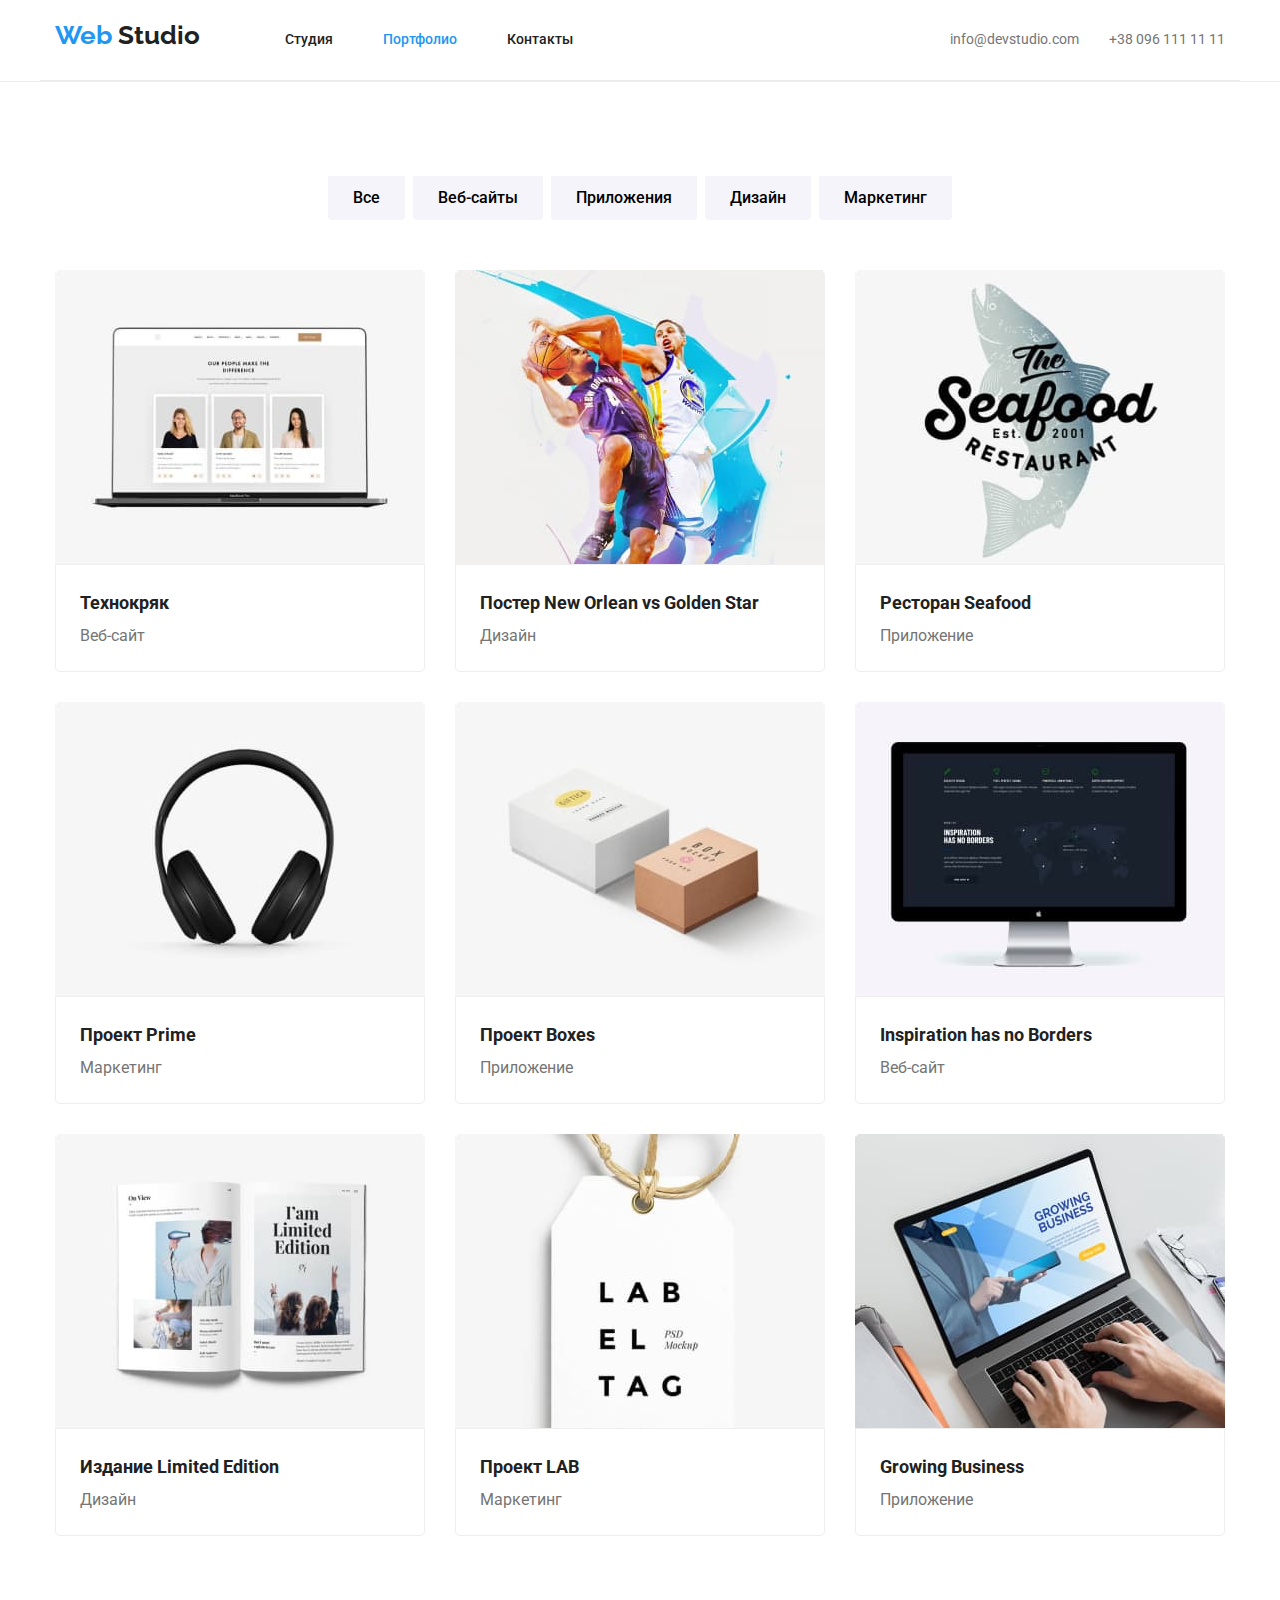
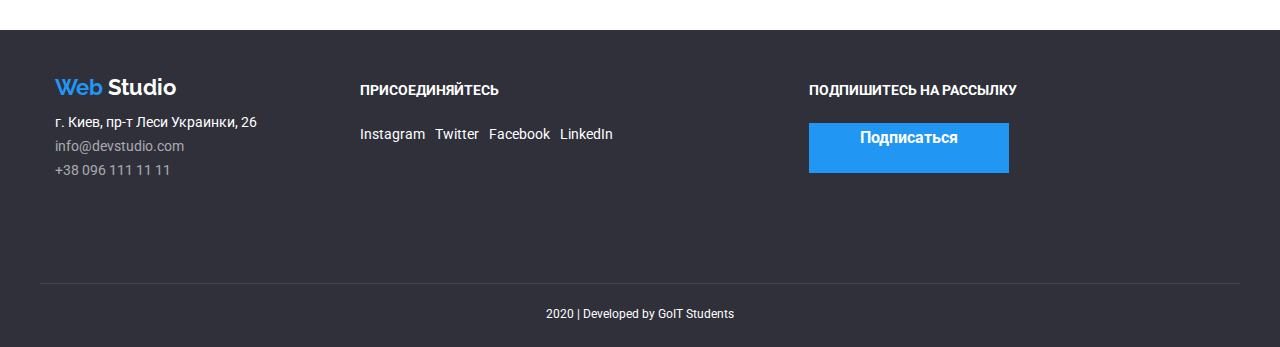
==== profile.html @ b344b308 "зменшила картинки, зробила герой та before" ====
<!DOCTYPE html>
<html lang="ru">
  <head>
    <meta charset="UTF-8" />
    <meta name="viewport" content="width=device-width, initial-scale=1.0" />
    <title>Web studio</title>
    <link rel="stylesheet" href="css/normalise.css" />
    <link rel="stylesheet" href="css/main.css" />
    <link
      href="https://fonts.googleapis.com/css2?family=Raleway:wght@700&family=Roboto:wght@400;500;700&display=swap"
      rel="stylesheet"
    />
  </head>

  <body>
    <header class="header">
      <div class="header container">
        <nav class="main-nav">
          <a class="logo" lang="en" href="/">
            <span class="first">Web</span> Studio</a
          >
          <ul class="site-nav list">
            <li class="item"><a class="link" href="./index.html">Студия</a></li>
            <li class="item"><a class="link current" href="">Портфолио</a></li>
            <li class="item"><a class="link" href="">Контакты</a></li>
          </ul>
        </nav>
        <ul class="list nav-contact">
          <li class="item">
            <a class="link mail" href="mailto:info@devstudio.com"
              >info@devstudio.com</a
            >
          </li>
          <li class="item">
            <a class="link tel" href="tel:+380961111111">+38 096 111 11 11</a>
          </li>
        </ul>
      </div>
    </header>
    <main>
      <section>
        <div class="container">
          <h1 class="visually-hidden">Проекты Веб Студии</h1>
          <!--Фильтры-->
          <ul class="filter-list list center">
            <li class="item">
              <button class="menu-nav" type="button">Все</button>
            </li>
            <li class="item">
              <button class="menu-nav" type="button">Веб-сайты</button>
            </li>
            <li class="item">
              <button class="menu-nav" type="button">Приложения</button>
            </li>
            <li class="item">
              <button class="menu-nav" type="button">Дизайн</button>
            </li>
            <li class="item">
              <button class="menu-nav" type="button">Маркетинг</button>
            </li>
          </ul>
          <!--Проекты-->
          <ul class="project-list list">
            <li class="item">
              <a class="link" href="">
                <img src="./images/project-1.jpg" alt="проект-1" />
                <div class="portfolio-discription">
                  <h2 class="project-title">Технокряк</h2>
                  <p class="text-menu">Веб-сайт</p>
                  <p class="project-text visually-hidden">
                    Технокряк это современная площадка распространения
                    коронавируса. Компании используют эту платформу для
                    цифрового шпионажа и атак на защищённые сервера конкурентов.
                  </p>
                </div>
              </a>
            </li>
            <li class="item">
              <a class="link" href=""
                ><img src="./images/project-2.jpg" alt="проект-2" />
                <div class="portfolio-discription">
                  <h2 class="project-title">
                    Постер New Orlean vs Golden Star
                  </h2>
                  <p class="text-menu">Дизайн</p>
                  <p class="project-text visually-hidden">
                    Технокряк это современная площадка распространения
                    коронавируса. Компании используют эту платформу для
                    цифрового шпионажа и атак на защищённые сервера конкурентов.
                  </p>
                </div>
              </a>
            </li>
            <li class="item">
              <a class="link" href=""
                ><img src="./images/project-3.jpg" alt="проект-3" />
                <div class="portfolio-discription">
                  <h2 class="project-title">Ресторан Seafood</h2>
                  <p class="text-menu">Приложение</p>
                  <p class="project-text visually-hidden">
                    Технокряк это современная площадка распространения
                    коронавируса. Компании используют эту платформу для
                    цифрового шпионажа и атак на защищённые сервера конкурентов.
                  </p>
                </div>
              </a>
            </li>
            <li class="item">
              <a class="link" href=""
                ><img src="./images/project-4.jpg" alt="проект-4" />
                <div class="portfolio-discription">
                  <h2 class="project-title">Проект Prime</h2>
                  <p class="text-menu">Маркетинг</p>
                  <p class="project-text visually-hidden">
                    Технокряк это современная площадка распространения
                    коронавируса. Компании используют эту платформу для
                    цифрового шпионажа и атак на защищённые сервера конкурентов.
                  </p>
                </div>
              </a>
            </li>
            <li class="item">
              <a class="link" href=""
                ><img src="./images/project-5.jpg" alt="проект-5" />
                <div class="portfolio-discription">
                  <h2 class="project-title">Проект Boxes</h2>
                  <p class="text-menu">Приложение</p>
                  <p class="project-text visually-hidden">
                    Технокряк это современная площадка распространения
                    коронавируса. Компании используют эту платформу для
                    цифрового шпионажа и атак на защищённые сервера конкурентов.
                  </p>
                </div>
              </a>
            </li>
            <li class="item">
              <a class="link" href=""
                ><img src="./images/project-6.jpg" alt="проект-6" />
                <div class="portfolio-discription">
                  <h2 class="project-title">Inspiration has no Borders</h2>
                  <p class="text-menu">Веб-сайт</p>
                  <p class="project-text visually-hidden">
                    Технокряк это современная площадка распространения
                    коронавируса. Компании используют эту платформу для
                    цифрового шпионажа и атак на защищённые сервера конкурентов.
                  </p>
                </div>
              </a>
            </li>
            <li class="item">
              <a class="link" href=""
                ><img src="./images/project-7.jpg" alt="проект-7" />
                <div class="portfolio-discription">
                  <h2 class="project-title">Издание Limited Edition</h2>
                  <p class="text-menu">Дизайн</p>
                  <p class="project-text visually-hidden">
                    Технокряк это современная площадка распространения
                    коронавируса. Компании используют эту платформу для
                    цифрового шпионажа и атак на защищённые сервера конкурентов.
                  </p>
                </div>
              </a>
            </li>
            <li class="item">
              <a class="link" href=""
                ><img src="./images/project-8.jpg" alt="проект-8" />
                <div class="portfolio-discription">
                  <h2 class="project-title">Проект LAB</h2>
                  <p class="text-menu">Маркетинг</p>
                  <p class="project-text visually-hidden">
                    Технокряк это современная площадка распространения
                    коронавируса. Компании используют эту платформу для
                    цифрового шпионажа и атак на защищённые сервера конкурентов.
                  </p>
                </div>
              </a>
            </li>
            <li class="item">
              <a class="link" href=""
                ><img src="./images/project-9.jpg" alt="проект-9" />
                <div class="portfolio-discription">
                  <h2 class="project-title">Growing Business</h2>
                  <p class="text-menu">Приложение</p>
                  <p class="project-text visually-hidden">
                    Технокряк это современная площадка распространения
                    коронавируса. Компании используют эту платформу для
                    цифрового шпионажа и атак на защищённые сервера конкурентов.
                  </p>
                </div>
              </a>
            </li>
          </ul>
        </div>
      </section>
    </main>
    <footer class="page-footer">
      <div class="footer-box container">
        <address class="address-footer">
          <a class="logo-footer" lang="en" href="/">
            <span class="first">Web</span> Studio</a
          >
          г. Киев, пр-т Леси Украинки, 26
          <a class="link contact-footer" href="mailto:info@devstudio.com"
            >info@devstudio.com</a
          >
          <a class="link contact-footer" href="tel:+380961111111"
            >+38 096 111 11 11</a
          >
        </address>
        <div class="item">
          <p><b>ПРИСОЕДИНЯЙТЕСЬ</b></p>
          <ul class="footer-social link">
            <li class="item">
              <a href="" aria-label="Ссылка на Instagram">Instagram</a>
            </li>
            <li class="item">
              <a href="" aria-label="Ссылка на Twitter">Twitter</a>
            </li>
            <li class="item">
              <a href="" aria-label="Ссылка на Facebook">Facebook</a>
            </li>
            <li class="item">
              <a href="" aria-label="Ссылка на LinkedIn">LinkedIn</a>
            </li>
          </ul>
        </div>
        <div class="item">
          <p class="footer-title"><b>ПOДПИШИТЕСЬ НА РАССЫЛКУ</b></p>
          <p class="button secondary">Подписаться</p>
        </div>
      </div>
      <p class="copyright center">2020 | Developed by GoIT Students</p>
    </footer>
  </body>
</html>
---- css/normalise.css ----
/*! normalize.css v8.0.1 | MIT License | github.com/necolas/normalize.css */

/* Document
   ========================================================================== */

/**
 * 1. Correct the line height in all browsers.
 * 2. Prevent adjustments of font size after orientation changes in iOS.
 */

 html {
    line-height: 1.15; /* 1 */
    -webkit-text-size-adjust: 100%; /* 2 */
  }
  
  /* Sections
     ========================================================================== */
  
  /**
   * Remove the margin in all browsers.
   */
  
  body {
    margin: 0;
  }
  
  /**
   * Render the `main` element consistently in IE.
   */
  
  main {
    display: block;
  }
  
  /**
   * Correct the font size and margin on `h1` elements within `section` and
   * `article` contexts in Chrome, Firefox, and Safari.
   */
  
  h1 {
    font-size: 2em;
    margin: 0.67em 0;
  }
  
  /* Grouping content
     ========================================================================== */
  
  /**
   * 1. Add the correct box sizing in Firefox.
   * 2. Show the overflow in Edge and IE.
   */
  
  hr {
    box-sizing: content-box; /* 1 */
    height: 0; /* 1 */
    overflow: visible; /* 2 */
  }
  
  /**
   * 1. Correct the inheritance and scaling of font size in all browsers.
   * 2. Correct the odd `em` font sizing in all browsers.
   */
  
  pre {
    font-family: monospace, monospace; /* 1 */
    font-size: 1em; /* 2 */
  }
  
  /* Text-level semantics
     ========================================================================== */
  
  /**
   * Remove the gray background on active links in IE 10.
   */
  
  a {
    background-color: transparent;
  }
  
  /**
   * 1. Remove the bottom border in Chrome 57-
   * 2. Add the correct text decoration in Chrome, Edge, IE, Opera, and Safari.
   */
  
  abbr[title] {
    border-bottom: none; /* 1 */
    text-decoration: underline; /* 2 */
    text-decoration: underline dotted; /* 2 */
  }
  
  /**
   * Add the correct font weight in Chrome, Edge, and Safari.
   */
  
  b,
  strong {
    font-weight: bolder;
  }
  
  /**
   * 1. Correct the inheritance and scaling of font size in all browsers.
   * 2. Correct the odd `em` font sizing in all browsers.
   */
  
  code,
  kbd,
  samp {
    font-family: monospace, monospace; /* 1 */
    font-size: 1em; /* 2 */
  }
  
  /**
   * Add the correct font size in all browsers.
   */
  
  small {
    font-size: 80%;
  }
  
  /**
   * Prevent `sub` and `sup` elements from affecting the line height in
   * all browsers.
   */
  
  sub,
  sup {
    font-size: 75%;
    line-height: 0;
    position: relative;
    vertical-align: baseline;
  }
  
  sub {
    bottom: -0.25em;
  }
  
  sup {
    top: -0.5em;
  }
  
  /* Embedded content
     ========================================================================== */
  
  /**
   * Remove the border on images inside links in IE 10.
   */
  
  img {
    border-style: none;
  }
  
  /* Forms
     ========================================================================== */
  
  /**
   * 1. Change the font styles in all browsers.
   * 2. Remove the margin in Firefox and Safari.
   */
  
  button,
  input,
  optgroup,
  select,
  textarea {
    font-family: inherit; /* 1 */
    font-size: 100%; /* 1 */
    line-height: 1.15; /* 1 */
    margin: 0; /* 2 */
  }
  
  /**
   * Show the overflow in IE.
   * 1. Show the overflow in Edge.
   */
  
  button,
  input { /* 1 */
    overflow: visible;
  }
  
  /**
   * Remove the inheritance of text transform in Edge, Firefox, and IE.
   * 1. Remove the inheritance of text transform in Firefox.
   */
  
  button,
  select { /* 1 */
    text-transform: none;
  }
  
  /**
   * Correct the inability to style clickable types in iOS and Safari.
   */
  
  button,
  [type="button"],
  [type="reset"],
  [type="submit"] {
    -webkit-appearance: button;
  }
  
  /**
   * Remove the inner border and padding in Firefox.
   */
  
  button::-moz-focus-inner,
  [type="button"]::-moz-focus-inner,
  [type="reset"]::-moz-focus-inner,
  [type="submit"]::-moz-focus-inner {
    border-style: none;
    padding: 0;
  }
  
  /**
   * Restore the focus styles unset by the previous rule.
   */
  
  button:-moz-focusring,
  [type="button"]:-moz-focusring,
  [type="reset"]:-moz-focusring,
  [type="submit"]:-moz-focusring {
    outline: 1px dotted ButtonText;
  }
  
  /**
   * Correct the padding in Firefox.
   */
  
  fieldset {
    padding: 0.35em 0.75em 0.625em;
  }
  
  /**
   * 1. Correct the text wrapping in Edge and IE.
   * 2. Correct the color inheritance from `fieldset` elements in IE.
   * 3. Remove the padding so developers are not caught out when they zero out
   *    `fieldset` elements in all browsers.
   */
  
  legend {
    box-sizing: border-box; /* 1 */
    color: inherit; /* 2 */
    display: table; /* 1 */
    max-width: 100%; /* 1 */
    padding: 0; /* 3 */
    white-space: normal; /* 1 */
  }
  
  /**
   * Add the correct vertical alignment in Chrome, Firefox, and Opera.
   */
  
  progress {
    vertical-align: baseline;
  }
  
  /**
   * Remove the default vertical scrollbar in IE 10+.
   */
  
  textarea {
    overflow: auto;
  }
  
  /**
   * 1. Add the correct box sizing in IE 10.
   * 2. Remove the padding in IE 10.
   */
  
  [type="checkbox"],
  [type="radio"] {
    box-sizing: border-box; /* 1 */
    padding: 0; /* 2 */
  }
  
  /**
   * Correct the cursor style of increment and decrement buttons in Chrome.
   */
  
  [type="number"]::-webkit-inner-spin-button,
  [type="number"]::-webkit-outer-spin-button {
    height: auto;
  }
  
  /**
   * 1. Correct the odd appearance in Chrome and Safari.
   * 2. Correct the outline style in Safari.
   */
  
  [type="search"] {
    -webkit-appearance: textfield; /* 1 */
    outline-offset: -2px; /* 2 */
  }
  
  /**
   * Remove the inner padding in Chrome and Safari on macOS.
   */
  
  [type="search"]::-webkit-search-decoration {
    -webkit-appearance: none;
  }
  
  /**
   * 1. Correct the inability to style clickable types in iOS and Safari.
   * 2. Change font properties to `inherit` in Safari.
   */
  
  ::-webkit-file-upload-button {
    -webkit-appearance: button; /* 1 */
    font: inherit; /* 2 */
  }
  
  /* Interactive
     ========================================================================== */
  
  /*
   * Add the correct display in Edge, IE 10+, and Firefox.
   */
  
  details {
    display: block;
  }
  
  /*
   * Add the correct display in all browsers.
   */
  
  summary {
    display: list-item;
  }
  
  /* Misc
     ========================================================================== */
  
  /**
   * Add the correct display in IE 10+.
   */
  
  template {
    display: none;
  }
  
  /**
   * Add the correct display in IE 10.
   */
  
  [hidden] {
    display: none;
  }
---- css/main.css ----
html {
  box-sizing: border-box;
}

*,
*::before,
*::after {
  box-sizing: inherit;
}

:root {
  --accent-color: #2196f3;
  --title-color: #212121;
  --primary-text-color: #757575;
  --footer-color: #000000;
  --primary-white-color: #ffffff;
  --footer-black-color: #2f303a;
  --accent-background-color: #f5f4fa;
}

body {
  margin: 0;
  background-color: var(--primary-white-color);
  color: var(--primary-text-color);

  font-family: Roboto, sans-serif;
  font-style: normal;
  font-weight: normal;
  font-size: 14px;
  line-height: 1.71;
}
.list {
  list-style: none;
  padding: 0;
  margin: 0;
}

.container {
  width: 1200px;
  padding-left: 15px;
  padding-right: 15px;
  margin-left: auto;
  margin-right: auto;
}

img {
  display: block;
  max-width: 100%;
  height: auto;
}

p {
  margin: 0;
}

.center {
  text-align: center;
}

.visually-hidden {
  position: absolute !important;
  height: 1px;
  width: 1px;
  overflow: hidden;
  clip: rect(1px 1px 1px 1px); /* IE6, IE7 */
  clip: rect(1px, 1px, 1px, 1px);
  white-space: nowrap; /* added line */
}

/* button */
.button {
  background-color: var(--accent-color);
  color: var(--primary-white-color);
  text-decoration: none;

  font-weight: bold;
  font-size: 16px;
  line-height: 1.88;

  width: 200px;
  height: 50px;
}

.link {
  text-decoration: none;
}

.title {
  color: var(--title-color);
  font-style: normal;
  font-weight: bold;
  margin: 0;
}

.link .title.third {
  font-weight: bold;
  font-size: 14px;
  line-height: 1.14;
}

/* site-nav */
.header {
  border-bottom: 1px solid #ececec;
}
.main-nav {
  display: flex;
  align-items: baseline;
}
.header.container {
  display: flex;
  align-items: baseline;
  margin-bottom: 0px;
}
.site-nav.list {
  font-weight: 500;
  font-size: 14px;
  line-height: 1.14;
  display: flex;
  margin-left: 85px;
}

.site-nav .item:not(:last-child) {
  margin-right: 50px;
}

.site-nav .link {
  display: block;
  padding-top: 32px;
  padding-bottom: 32px;
  color: var(--title-color);

  font-family: Roboto;
  font-style: normal;
  font-weight: 500;
  font-size: 14px;
  line-height: 1, 14;
}

.site-nav .link:hover,
.site-nav .link:focus {
  color: var(--accent-color);
}

.site-nav .link.current {
  color: var(--accent-color);
}

/* Logo */

.logo {
  color: var(--title-color);
  text-decoration: none;

  font-family: Raleway, sans-serif;
  font-style: normal;
  font-weight: bold;
  font-size: 26px;
  line-height: 1.19;
}

.first {
  color: var(--accent-color);
}

/* Контакты */

.list.nav-contact {
  display: flex;
  margin-left: auto;
}

.nav-contact .item:not(:last-child) {
  margin-right: 30px;
}

.mail {
  color: var(--primary-text-color);
}

.tel {
  color: var(--primary-text-color);
}

.mail:hover,
.mail:focus {
  color: var(--accent-color);
}

.tel:hover,
.tel:focus {
  color: var(--accent-color);
}

/* Hero */
.hero-section {
  padding-top: 200px;
  padding-bottom: 200px;
}
.overlay {
  height: 600px;
  max-width: 1600px;
  margin-left: auto;
  margin-right: auto;
  background-color: rgb(47, 48, 58);
  background-image: linear-gradient(
      to right,
      rgba(47, 48, 58, 0.8),
      rgba(47, 48, 58, 0.8)
    ),
    url(../images/Hero.jpg);
  background-repeat: no-repeat;
  background-size: cover;
  background-position: center;
}

.hero-title {
  color: var(--primary-white-color);
  margin: 0px;
  padding: 0;
  font-weight: 900;
  font-size: 44px;
  line-height: 1.36;
  text-align: center;
}

.button.primary {
  display: block;
  margin-left: auto;
  margin-right: auto;
  padding: 10px 32px;
  box-shadow: 0px 4px 4px rgba(0, 0, 0, 0.15);
  border-radius: 4px;
  margin-top: 30px;
}

/* Преимущества */
.feature-list.list {
  display: flex;
  padding-top: 94px;
  padding-bottom: 94px;
}
.feature-list .item {
  width: 270px;
}

.feature-list .item:not(:last-child) {
  margin-right: 30px;
}

.feature-subtitle {
  padding-top: 30px;
  padding-bottom: 10px;
  margin: 0;
}
.feature-list .item::before {
  content: "";
  display: block;
  height: 120px;
  background-position: center;
  background-repeat: no-repeat;
  background-color: #f5f4fa;
  background-size: 70px 70px;
}

.icon-antenna::before {
  background-image: url(../images/antenna-1.svg);
}

.icon-clock::before {
  background-image: url(../images/clock-1.svg);
}

.icon-diagram::before {
  background-image: url(../images/diagram-1.svg);
}

.icon-astronaut::before {
  background-image: url(../images/astronaut-1.svg);
}

/* Чем мы занимаемся */

.work-section {
  padding-top: 0;
}

.title.second {
  font-size: 36px;
  line-height: 1.16;
  text-align: center;
  padding-bottom: 50px;
}

.work-list.list {
  display: flex;
  padding-bottom: 94px;
}
.cart-work {
  width: 370px;
}

.cart-work:not(:last-child) {
  margin-right: 30px;
}

/* Наша команда */

.team-section {
  background-color: #f5f4fa;
}

.team.container {
  padding-top: 94px;
  padding-bottom: 94px;
}

.social-list.list {
  display: flex;
  justify-content: space-between;
}

.team-list.list {
  display: flex;
}

.cart-team.item:not(:last-child) {
  margin-right: 30px;
}

.cart-team {
  width: 370px;
  box-shadow: 0px 2px 1px rgba(0, 0, 0, 0.2), 0px 1px 1px rgba(0, 0, 0, 0.14),
    0px 1px 3px rgba(0, 0, 0, 0.12);
  border-radius: 0px 0px 4px 4px;
  overflow: hidden;
}

.cart-team.item:not(:last-child) {
  margin-right: 30px;
}

.social-link {
  display: block;
  color: var(--primary-text-color);
  text-decoration: none;
  padding-bottom: 20px;
  padding-top: 16px;
}

.social-link:hover,
.social-link:focus {
  color: var(--accent-color);
}

.title.name {
  text-align: center;
  padding-top: 30px;
}

/*Постоянные клиенты*/
.client.container {
  padding-top: 94px;
  padding-bottom: 94px;
}

.client-list.list {
  display: flex;
  justify-content: space-between;
}

/*Footer*/

.page-footer {
  color: var(--primary-white-color);
  background-color: var(--footer-black-color);

  font-family: Roboto, sans-serif;
  font-style: normal;
  font-weight: normal;
  font-size: 14px;
  line-height: 1.71;
}

.footer-box {
  display: flex;
  padding-top: 45px;
  align-items: baseline;
  justify-content: space-between;
  border-bottom: 1px solid rgba(255, 255, 255, 0.1);
}

.logo-footer {
  color: var(--primary-white-color);
  font-family: Raleway, sans-serif;
  font-style: normal;
  font-weight: bold;
  font-size: 22px;
  line-height: 1.18;
  text-decoration: none;
  padding-bottom: 10px;
}

.logo-footer .first {
  color: var(--accent-color);
}

.address-footer {
  font-style: normal;
  display: flex;
  flex-direction: column;
}

.contact-footer {
  color: rgba(255, 255, 255, 0.6);
}

.contact-footer:hover,
.contact-footer:focus {
  color: var(--accent-color);
}

.footer-box .item:nth-child(1) {
  margin-right: 69px;
}

.footer-box .item:nth-child(2) {
  margin-right: 94px;
  margin-left: 0;
}

.footer-social.link {
  display: flex;
  list-style: none;
  margin-top: 20px;
  margin-bottom: 74px;
  padding: 0;
}

.footer-social.link .item:not(:last-child) {
  margin-right: 10px;
}

.footer-social.link a {
  display: block;
  color: var(--primary-white-color);
  text-decoration: none;
  padding: 0px;
}

.footer-social.link a:hover,
.footer-social.link a:hover {
  color: var(--accent-color);
}

.button.secondary {
  text-align: center;
  margin-top: 20px;
  margin-right: 216px;
  margin-bottom: 110px;
}

.copyright {
  font-size: 12px;
  line-height: 2;
  padding-bottom: 21px;
  padding-top: 18px;
  padding-bottom: 21px;
}

/* CSS Портфолио */

/* Фильтры */

.filter-list.list {
  display: flex;
  justify-content: center;
  padding-top: 94px;
  margin-bottom: 50px;
  list-style: none;
}

.filter-list .item:not(:last-child) {
  margin-right: 8px;
}

.menu-nav {
  background-color: #f5f4fa;

  font-weight: 500;
  font-size: 16px;
  line-height: 1.63;
  border: solid #f5f4fa;
  border-radius: 0px 0px 4px 4px;
  padding: 6px 22px;
}

.menu-nav:hover,
.menu-nav:focus {
  background-color: var(--accent-color);
  color: var(--primary-white-color);
}

/* Проекты */

.project-list {
  display: flex;
  flex-wrap: wrap;
  list-style: none;
  padding-bottom: 94px;
}

.project-list .item {
  width: calc((100% - 30px * 2) / 3);
  margin-right: 30px;
  margin-bottom: 30px;
}

.project-list .item:nth-child(3n) {
  margin-right: 0;
}
.project-list .item:nth-last-child(-n + 3) {
  margin-bottom: 0;
}

.project-title {
  color: var(--title-color);
  font-weight: bold;
  font-size: 18px;
  line-height: 2;
  margin: 0;
}

.text-menu {
  color: var(--primary-text-color);
  font-weight: normal;
  font-size: 16px;
  line-height: 1.88;
}

.project-text {
  color: var(--primary-text-color);
  font-size: 18px;
  line-height: 1.56;
}

.portfolio-discription {
  padding: 20px 24px;
  border: 1px solid #eeeeee;
  border-bottom-right-radius: 5px;
  border-bottom-left-radius: 5px;
}
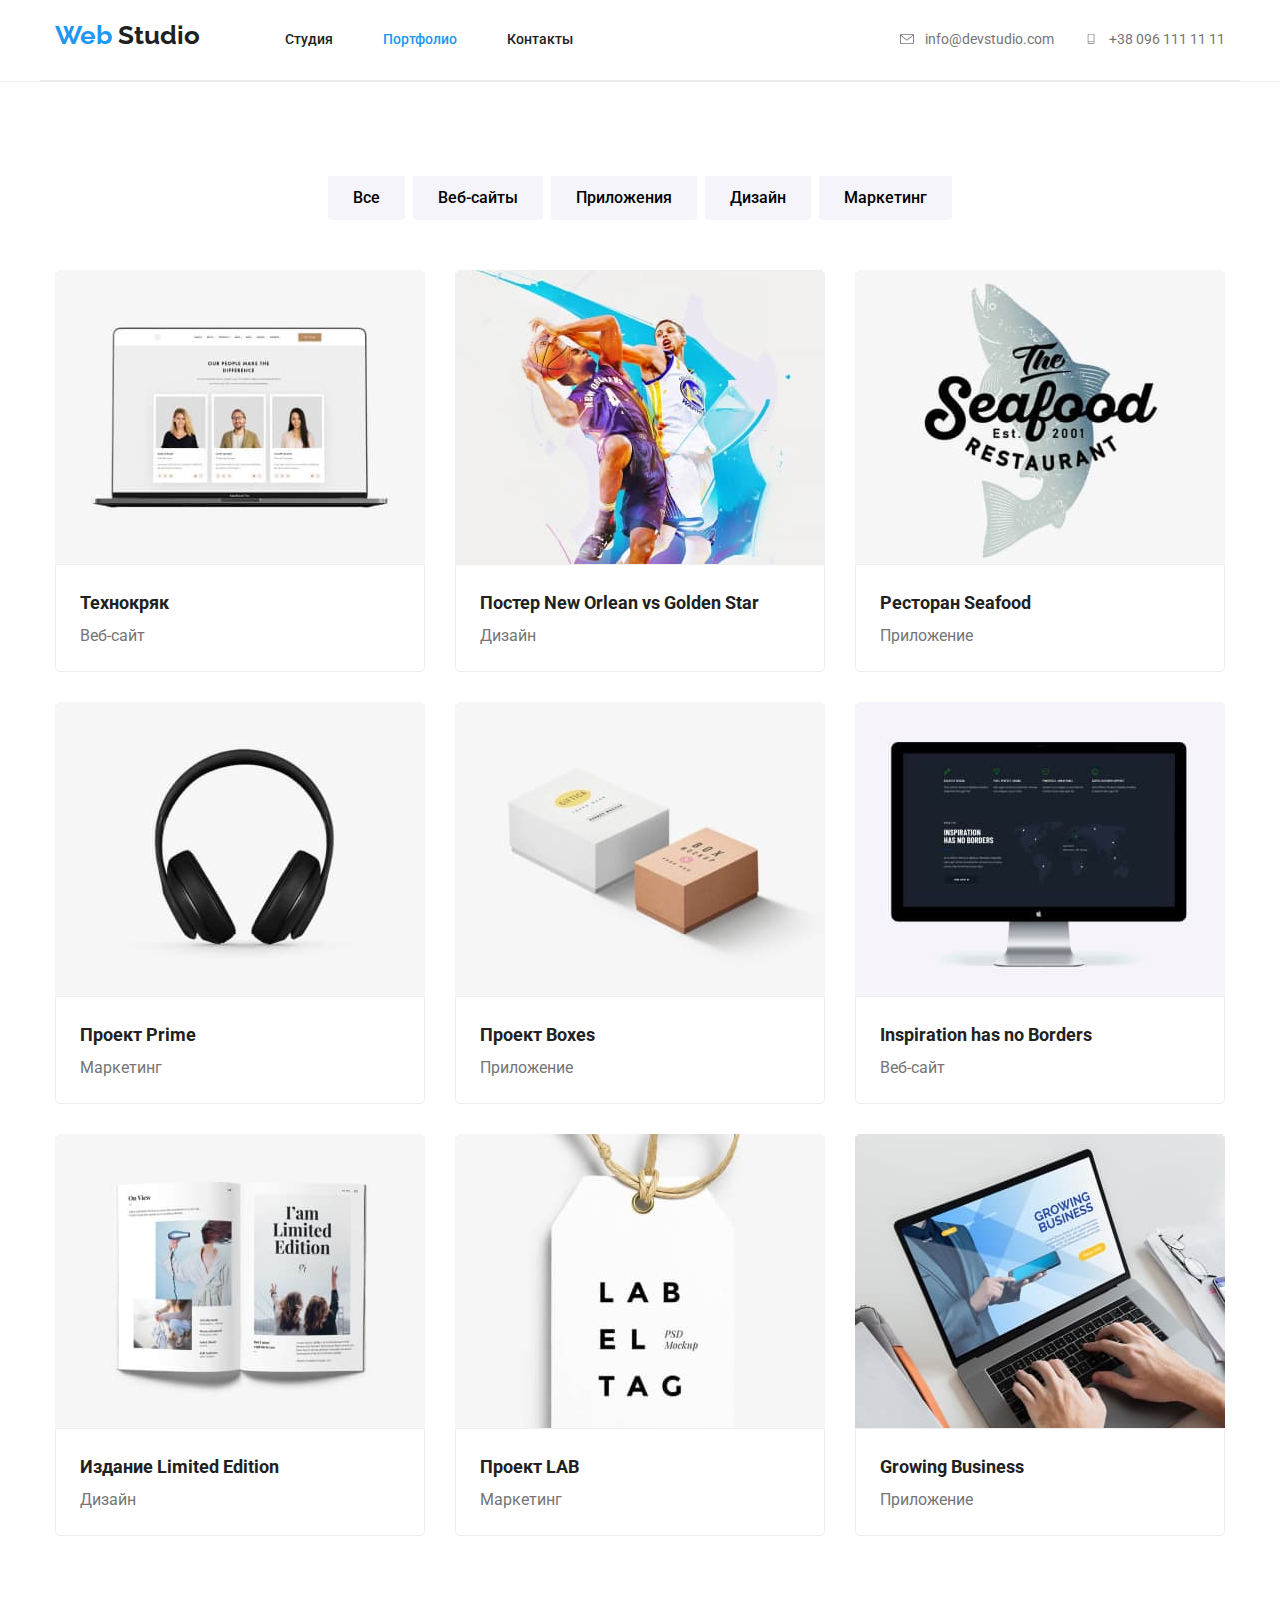
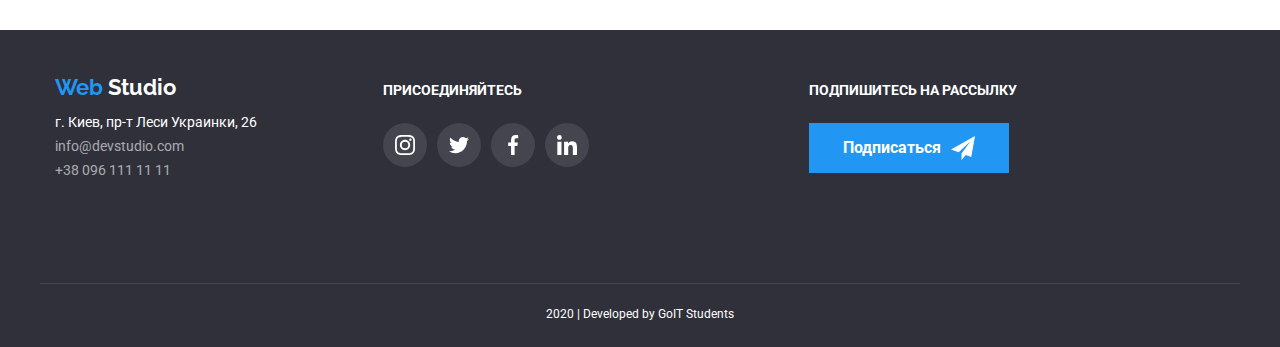
==== commit 2ae9b3ab: "Векторна графіка оформлена" ====
--- a/profile.html
+++ b/profile.html
@@ -4,14 +4,13 @@
     <meta charset="UTF-8" />
     <meta name="viewport" content="width=device-width, initial-scale=1.0" />
     <title>Web studio</title>
-    <link rel="stylesheet" href="css/normalise.css" />
-    <link rel="stylesheet" href="css/main.css" />
     <link
       href="https://fonts.googleapis.com/css2?family=Raleway:wght@700&family=Roboto:wght@400;500;700&display=swap"
       rel="stylesheet"
     />
+    <link rel="stylesheet" href="css/normalise.css" />
+    <link rel="stylesheet" href="css/main.css" />
   </head>
-
   <body>
     <header class="header">
       <div class="header container">
@@ -20,19 +19,29 @@
             <span class="first">Web</span> Studio</a
           >
           <ul class="site-nav list">
-            <li class="item"><a class="link" href="./index.html">Студия</a></li>
+            <li class="item">
+              <a class="link" href="./index.html"> Студия</a>
+            </li>
             <li class="item"><a class="link current" href="">Портфолио</a></li>
             <li class="item"><a class="link" href="">Контакты</a></li>
           </ul>
         </nav>
         <ul class="list nav-contact">
           <li class="item">
-            <a class="link mail" href="mailto:info@devstudio.com"
-              >info@devstudio.com</a
+            <a class="link mail" href="mailto:info@devstudio.com">
+              <svg class="icon-mail">
+                <use href="./images/symbol-defs.svg#icon-mail"></use>
+              </svg>
+              info@devstudio.com</a
             >
           </li>
           <li class="item">
-            <a class="link tel" href="tel:+380961111111">+38 096 111 11 11</a>
+            <a class="link tel" href="tel:+380961111111">
+              <svg class="icon-phone">
+                <use href="./images/symbol-defs.svg#icon-phone"></use>
+              </svg>
+              +38 096 111 11 11</a
+            >
           </li>
         </ul>
       </div>
@@ -209,24 +218,58 @@
         </address>
         <div class="item">
           <p><b>ПРИСОЕДИНЯЙТЕСЬ</b></p>
-          <ul class="footer-social link">
-            <li class="item">
-              <a href="" aria-label="Ссылка на Instagram">Instagram</a>
-            </li>
-            <li class="item">
-              <a href="" aria-label="Ссылка на Twitter">Twitter</a>
-            </li>
-            <li class="item">
-              <a href="" aria-label="Ссылка на Facebook">Facebook</a>
-            </li>
-            <li class="item">
-              <a href="" aria-label="Ссылка на LinkedIn">LinkedIn</a>
+          <ul class="footer-social list">
+            <li>
+              <a
+                class="footer-link social-link"
+                href=""
+                aria-label="Ссылка на Instagram"
+              >
+                <svg class="footer-icon icon-social-link">
+                  <use href="./images/symbol-defs.svg#icon-instagram"></use>
+                </svg>
+              </a>
+            </li>
+            <li>
+              <a
+                class="footer-link social-link"
+                href=""
+                aria-label="Ссылка на Twitter"
+              >
+                <svg class="footer-icon icon-social-link">
+                  <use href="./images/symbol-defs.svg#icon-twitter"></use></svg
+              ></a>
+            </li>
+            <li>
+              <a
+                class="footer-link social-link"
+                href=""
+                aria-label="Ссылка на Facebook"
+              >
+                <svg class="footer-icon icon-social-link">
+                  <use href="./images/symbol-defs.svg#icon-facebook"></use></svg
+              ></a>
+            </li>
+            <li>
+              <a
+                class="footer-link social-link linkedin"
+                href=""
+                aria-label="Ссылка на LinkedIn"
+              >
+                <svg class="footer-icon icon-social-link">
+                  <use href="./images/symbol-defs.svg#icon-linkedin"></use></svg
+              ></a>
             </li>
           </ul>
         </div>
         <div class="item">
           <p class="footer-title"><b>ПOДПИШИТЕСЬ НА РАССЫЛКУ</b></p>
-          <p class="button secondary">Подписаться</p>
+          <p class="button secondary">
+            Подписаться
+            <svg class="icon-letter">
+              <use href="./images/symbol-defs.svg#icon-letter"></use>
+            </svg>
+          </p>
         </div>
       </div>
       <p class="copyright center">2020 | Developed by GoIT Students</p>
--- a/css/main.css
+++ b/css/main.css
@@ -139,6 +139,7 @@
 .site-nav .link:hover,
 .site-nav .link:focus {
   color: var(--accent-color);
+  cursor: pointer;
 }
 
 .site-nav .link.current {
@@ -184,18 +185,44 @@
 .mail:hover,
 .mail:focus {
   color: var(--accent-color);
+  cursor: pointer;
 }
 
 .tel:hover,
 .tel:focus {
   color: var(--accent-color);
-}
-
+  cursor: pointer;
+}
+.icon-mail {
+  width: 14px;
+  height: 10px;
+  margin-right: 8px;
+  fill: currentColor;
+}
+.icon-mail:hover,
+.icon-mail:focus {
+  color: var(--accent-color);
+  cursor: pointer;
+}
+
+.icon-phone {
+  width: 14px;
+  height: 10px;
+  margin-right: 8px;
+  fill: currentColor;
+}
+
+.icon-phone:hover,
+.icon-phone:focus {
+  color: var(--accent-color);
+  cursor: pointer;
+}
 /* Hero */
 .hero-section {
   padding-top: 200px;
   padding-bottom: 200px;
 }
+
 .overlay {
   height: 600px;
   max-width: 1600px;
@@ -239,6 +266,7 @@
   padding-top: 94px;
   padding-bottom: 94px;
 }
+
 .feature-list .item {
   width: 270px;
 }
@@ -252,30 +280,20 @@
   padding-bottom: 10px;
   margin: 0;
 }
-.feature-list .item::before {
-  content: "";
-  display: block;
+
+.box-feature {
+  display: flex;
+  justify-content: center;
+  align-items: center;
   height: 120px;
   background-position: center;
   background-repeat: no-repeat;
   background-color: #f5f4fa;
-  background-size: 70px 70px;
-}
-
-.icon-antenna::before {
-  background-image: url(../images/antenna-1.svg);
-}
-
-.icon-clock::before {
-  background-image: url(../images/clock-1.svg);
-}
-
-.icon-diagram::before {
-  background-image: url(../images/diagram-1.svg);
-}
-
-.icon-astronaut::before {
-  background-image: url(../images/astronaut-1.svg);
+}
+
+.icon-feature {
+  width: 70px;
+  height: 70px;
 }
 
 /* Чем мы занимаемся */
@@ -288,7 +306,7 @@
   font-size: 36px;
   line-height: 1.16;
   text-align: center;
-  padding-bottom: 50px;
+  margin-bottom: 50px;
 }
 
 .work-list.list {
@@ -317,6 +335,10 @@
 .social-list.list {
   display: flex;
   justify-content: space-between;
+  padding-bottom: 24px;
+  padding-top: 16px;
+  padding-left: 32px;
+  padding-right: 32px;
 }
 
 .team-list.list {
@@ -340,16 +362,41 @@
 }
 
 .social-link {
-  display: block;
+  display: flex;
+  justify-content: center;
+
   color: var(--primary-text-color);
   text-decoration: none;
-  padding-bottom: 20px;
-  padding-top: 16px;
+  width: 44px;
+  height: 44px;
+  margin-right: 10px;
+  background-color: var(--accent-background-color);
+  border-radius: 50%;
 }
 
 .social-link:hover,
 .social-link:focus {
   color: var(--accent-color);
+  background-color: var(--accent-color);
+  cursor: pointer;
+}
+
+.icon-social-link {
+  display: flex;
+  align-self: center;
+  width: 20px;
+  height: 20px;
+  fill: currentColor;
+}
+
+.icon-social-link:hover,
+.icon-social-link:focus {
+  fill: var(--primary-white-color);
+  cursor: pointer;
+}
+
+.social-link.linkedin {
+  margin-right: 0;
 }
 
 .title.name {
@@ -366,6 +413,27 @@
 .client-list.list {
   display: flex;
   justify-content: space-between;
+}
+
+.link-client {
+  display: flex;
+  justify-content: center;
+  align-items: center;
+  width: 170px;
+  height: 90px;
+  border: 1px solid var(--primary-text-color);
+  box-sizing: border-box;
+  border-radius: 4px;
+  fill: var(--primary-text-color);
+}
+
+.link-client:hover,
+.link-client:focus {
+  border: 1px solid var(--accent-color);
+  box-sizing: border-box;
+  border-radius: 4px;
+  fill: var(--accent-color);
+  cursor: pointer;
 }
 
 /*Footer*/
@@ -417,6 +485,7 @@
 .contact-footer:hover,
 .contact-footer:focus {
   color: var(--accent-color);
+  cursor: pointer;
 }
 
 .footer-box .item:nth-child(1) {
@@ -428,35 +497,48 @@
   margin-left: 0;
 }
 
-.footer-social.link {
-  display: flex;
+.footer-social.list {
+  display: flex;
+  justify-content: center;
+  align-items: center;
   list-style: none;
   margin-top: 20px;
   margin-bottom: 74px;
   padding: 0;
 }
 
+.footer-link.social-link {
+  background-color: rgba(255, 255, 255, 0.1);
+}
+
+.footer-icon.icon-social-link {
+  fill: var(--primary-white-color);
+}
+
+.footer-link.social-link:hover,
+.footer-link.social-link:focus {
+  background-color: var(--accent-color);
+  fill: var(--accent-color);
+  cursor: pointer;
+}
+
 .footer-social.link .item:not(:last-child) {
   margin-right: 10px;
 }
 
-.footer-social.link a {
-  display: block;
-  color: var(--primary-white-color);
-  text-decoration: none;
-  padding: 0px;
-}
-
-.footer-social.link a:hover,
-.footer-social.link a:hover {
-  color: var(--accent-color);
-}
-
 .button.secondary {
+  display: flex;
+  justify-content: center;
+  align-items: center;
   text-align: center;
   margin-top: 20px;
   margin-right: 216px;
   margin-bottom: 110px;
+}
+.icon-letter {
+  width: 24px;
+  height: 24px;
+  margin-left: 10px;
 }
 
 .copyright {
@@ -498,6 +580,7 @@
 .menu-nav:focus {
   background-color: var(--accent-color);
   color: var(--primary-white-color);
+  cursor: pointer;
 }
 
 /* Проекты */
@@ -549,3 +632,9 @@
   border-bottom-right-radius: 5px;
   border-bottom-left-radius: 5px;
 }
+
+.project-list .item:hover {
+  box-shadow: 1px 4px 6px rgba(0, 0, 0, 0.16), 0px 4px 4px rgba(0, 0, 0, 0.06),
+    0px 1px 1px rgba(0, 0, 0, 0.12);
+  cursor: pointer;
+}
